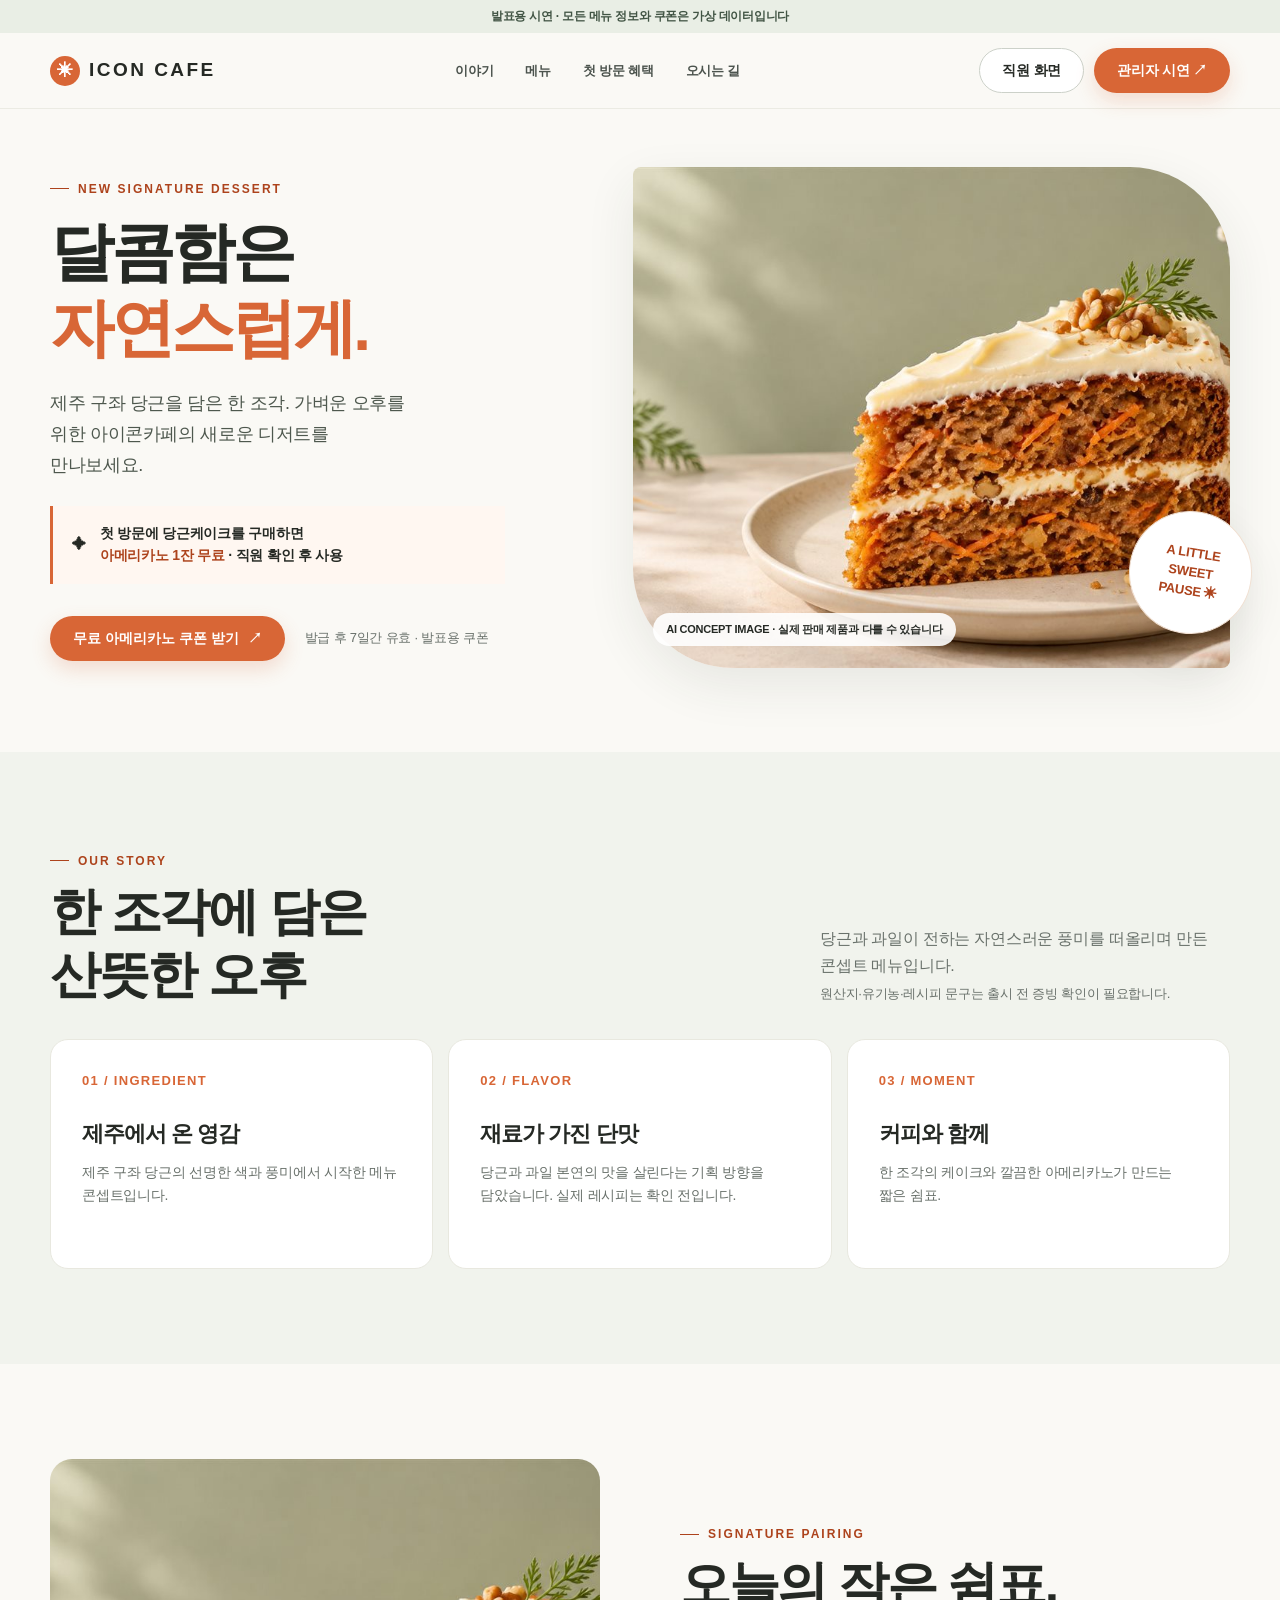
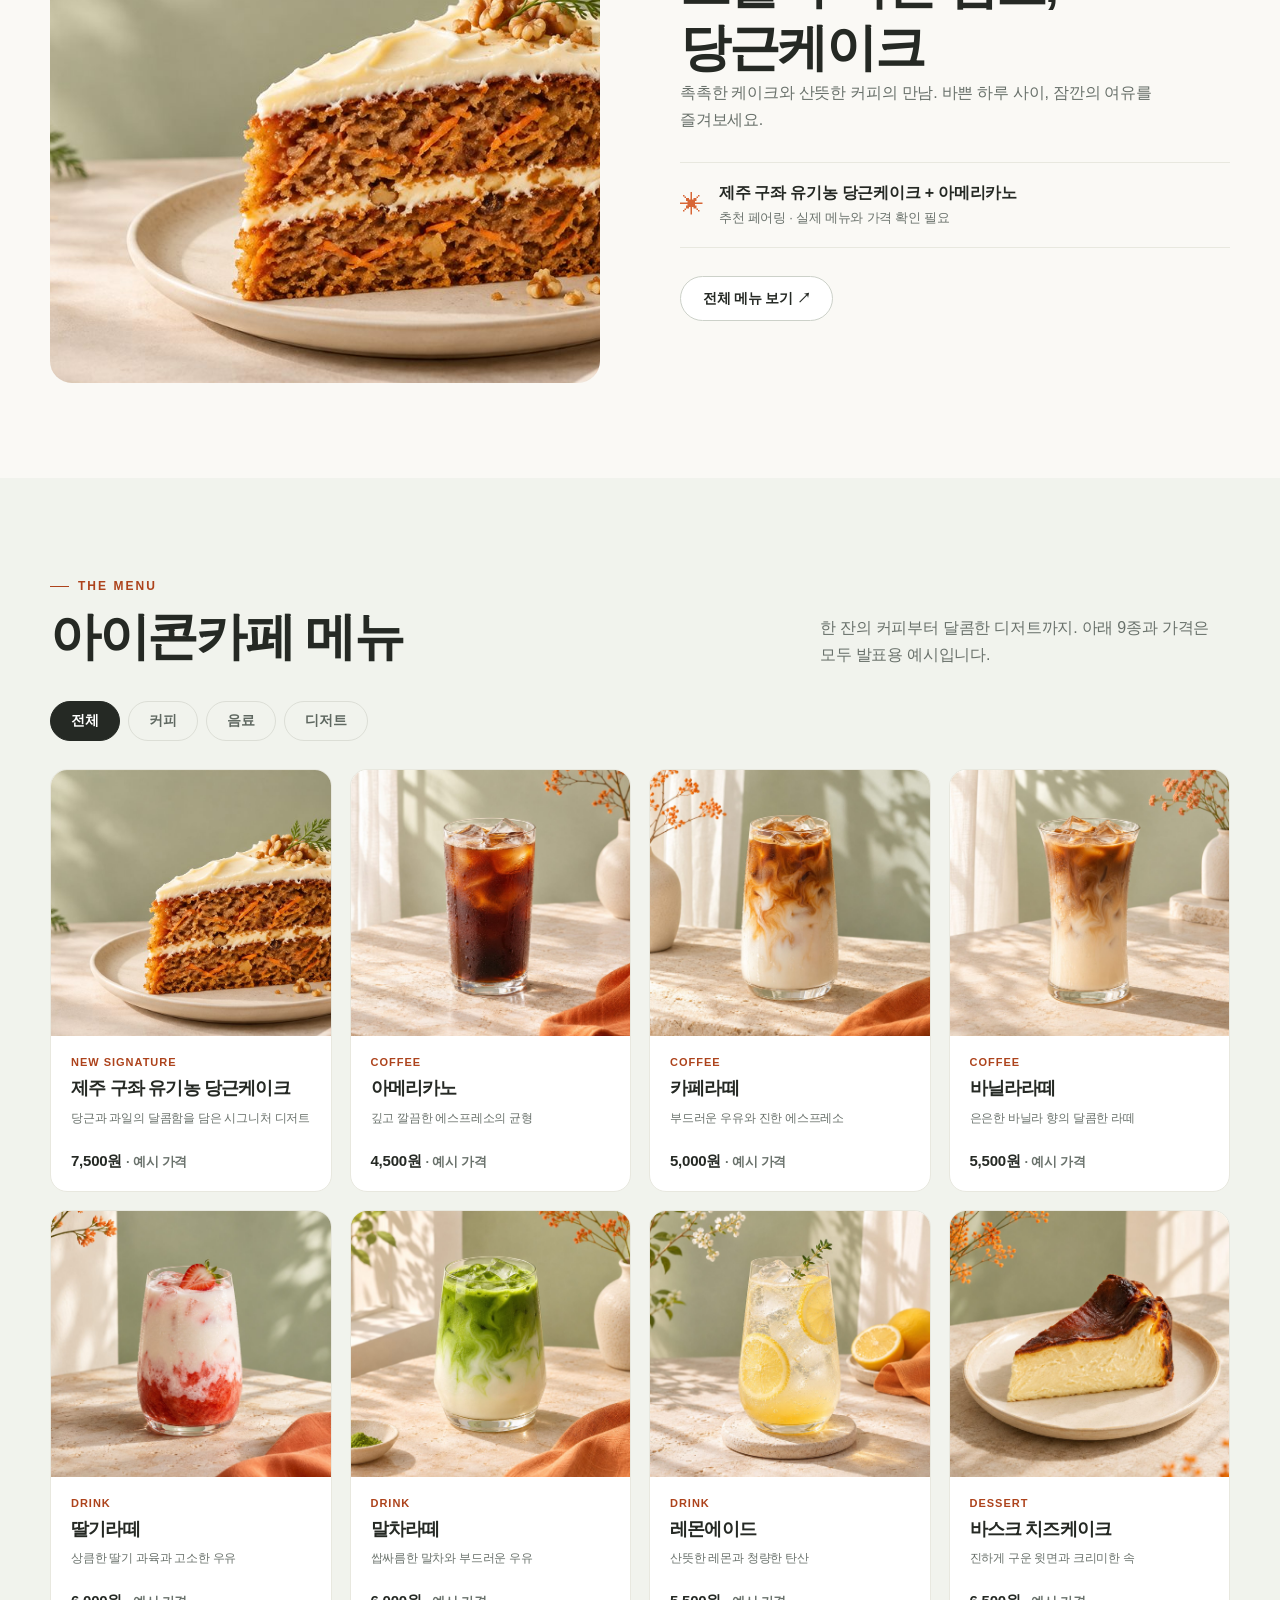
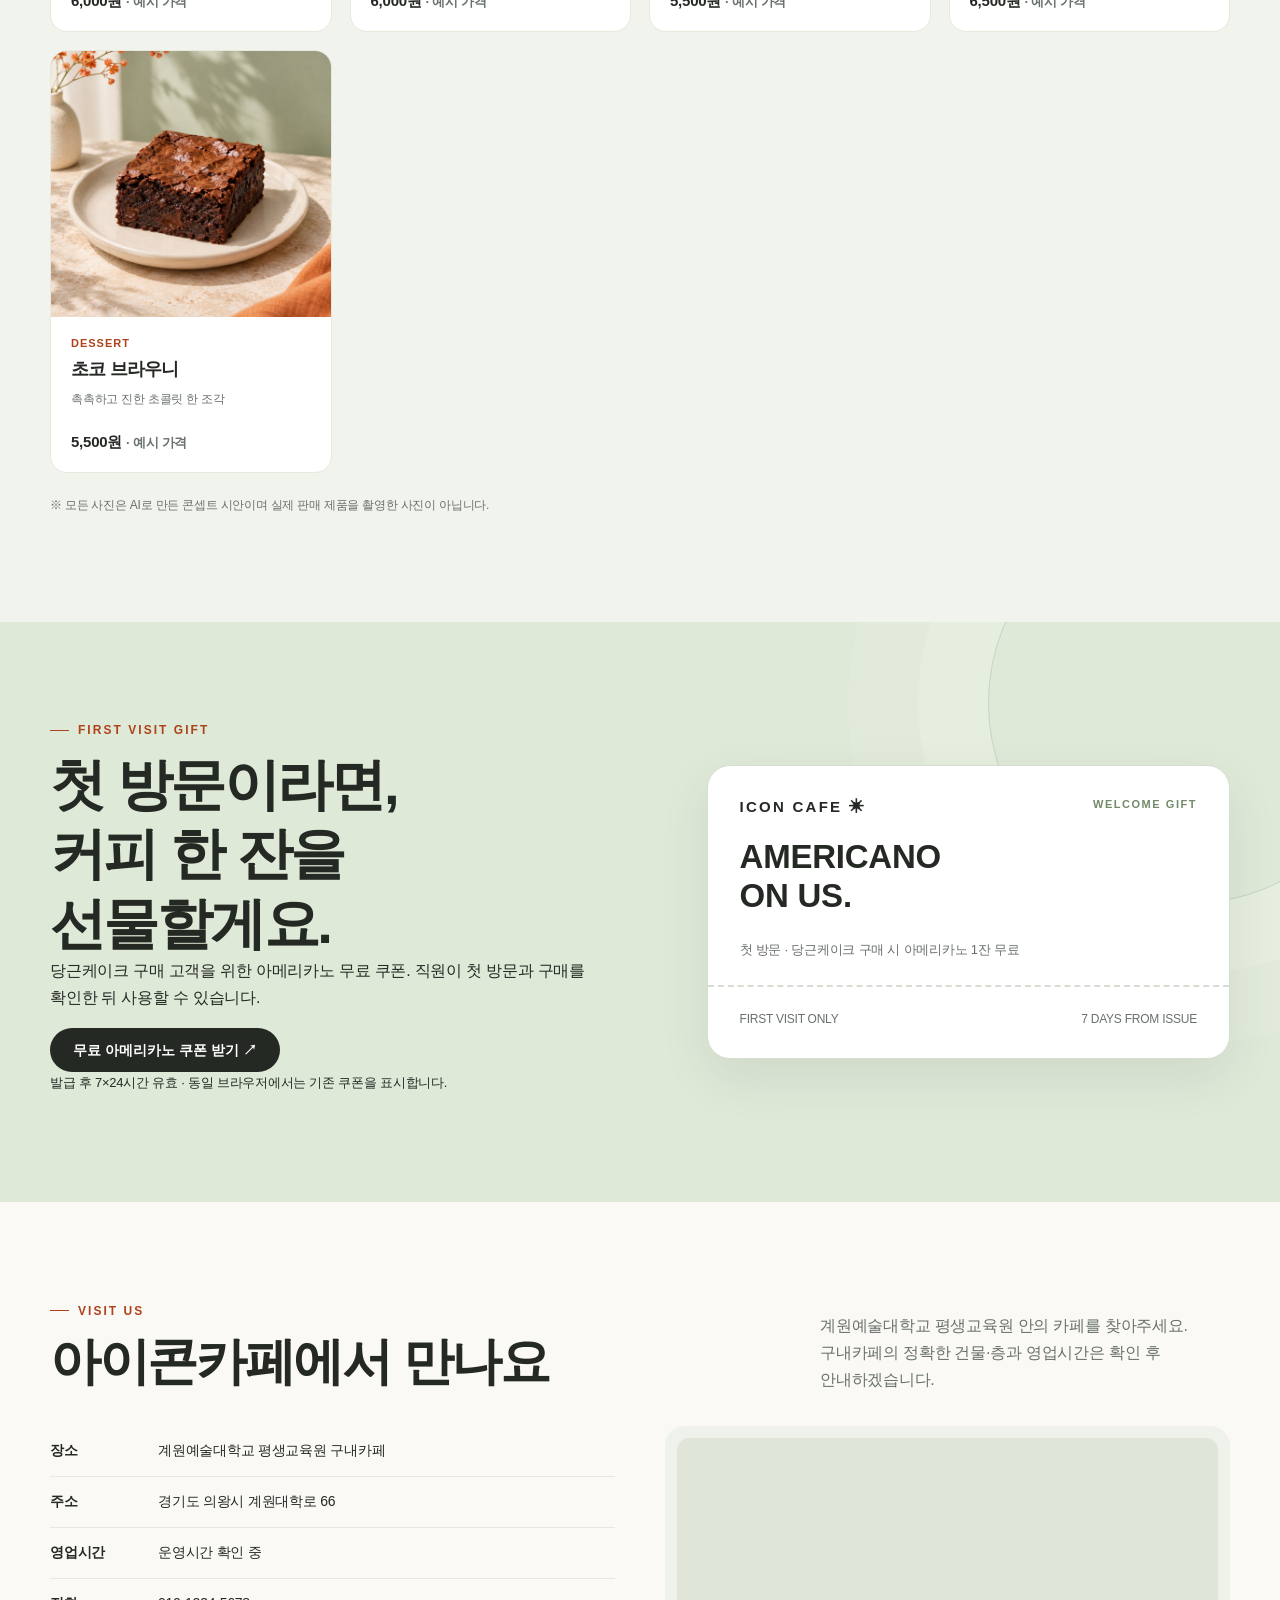
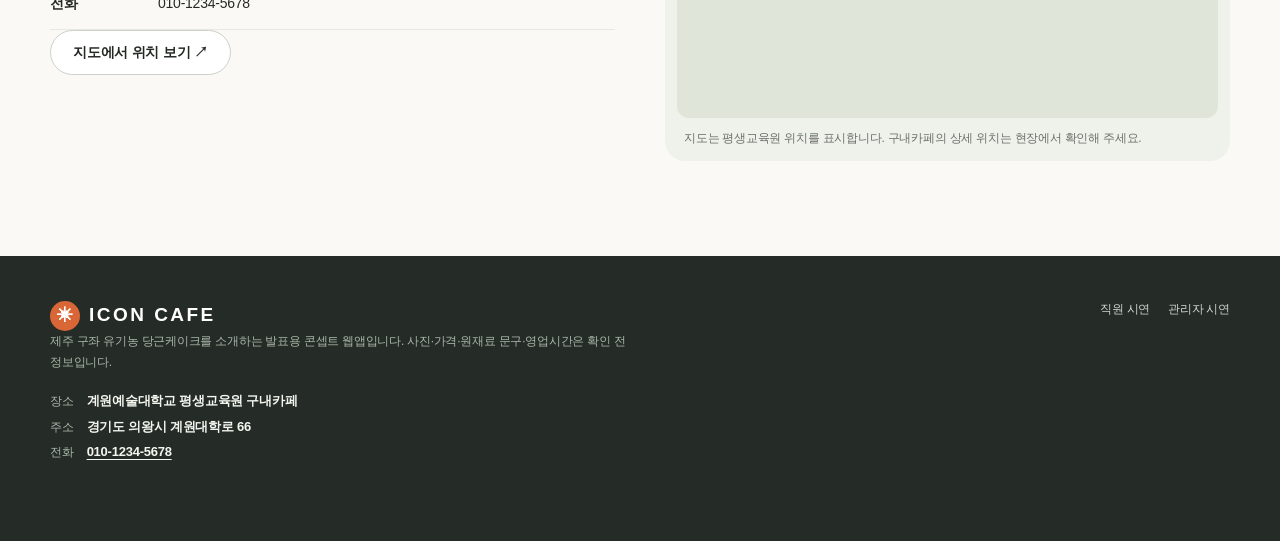
==== index.html @ 99024104 "Add ICON CAFE presentation demo and assets" ====
<!doctype html>
<html lang="ko">
<head>
  <meta charset="utf-8">
  <meta name="viewport" content="width=device-width, initial-scale=1, viewport-fit=cover">
  <meta name="theme-color" content="#faf9f5">
  <meta name="description" content="ICON CAFE 신메뉴와 첫 방문 쿠폰을 소개하는 발표용 시연 웹앱">
  <title>ICON CAFE · 달콤함은 자연스럽게</title>
  <link rel="icon" type="image/svg+xml" href="./assets/favicon.svg">
  <link rel="stylesheet" href="./styles.css">
  <script defer src="./assets/jsbarcode.min.js"></script>
  <script defer src="./app.js"></script>
</head>
<body data-page="home">
  <div id="app"></div>
</body>
</html>
---- styles.css ----
:root{--bg:#faf9f5;--surface:#fff;--ink:#252924;--muted:#69716b;--line:#e8e8df;--orange:#d86636;--orange-dark:#ad431c;--sage:#eaf0e5;--sage-deep:#728a68;--shadow:0 18px 50px rgba(46,53,40,.09);font-family:'Noto Sans KR','Malgun Gothic','Segoe UI',sans-serif;color:var(--ink);background:var(--bg)}
*{box-sizing:border-box}html{scroll-behavior:smooth}body{margin:0;min-width:320px}button,input,select,textarea{font:inherit}button{cursor:pointer}a{color:inherit;text-decoration:none}img{max-width:100%;display:block}button:focus-visible,a:focus-visible,input:focus-visible,textarea:focus-visible,select:focus-visible{outline:3px solid #f2a369;outline-offset:3px}h1,h2,h3,p{margin-top:0}h1,h2,h3{letter-spacing:-.055em}p{line-height:1.75}.container{width:min(1180px,calc(100% - 48px));margin:auto}.eyebrow{display:inline-flex;align-items:center;gap:9px;font-size:12px;letter-spacing:.17em;font-weight:800;color:var(--orange-dark);text-transform:uppercase}.eyebrow:before{content:'';width:19px;height:1px;background:currentColor}.muted{color:var(--muted)}.small{font-size:13px}.demo-strip{padding:8px 20px;background:#e9eee5;text-align:center;font-size:12px;color:#415444;font-weight:700}.site-header{height:76px;background:rgba(250,249,245,.94);border-bottom:1px solid rgba(232,232,223,.8);position:sticky;top:0;z-index:40;backdrop-filter:blur(12px)}.header-inner{height:100%;display:flex;align-items:center;justify-content:space-between;gap:30px}.brand{font-weight:800;letter-spacing:.13em;font-size:19px;white-space:nowrap}.brand-mark{display:inline-flex;align-items:center;justify-content:center;background:var(--orange);color:white;width:30px;height:30px;border-radius:50%;font-size:16px;letter-spacing:0;margin-right:9px}.nav{display:flex;align-items:center;gap:32px;font-size:13px;font-weight:700;color:#4b534d}.nav a:hover{color:var(--orange)}.header-actions{display:flex;align-items:center;gap:10px}.btn{display:inline-flex;align-items:center;justify-content:center;gap:9px;border:1px solid transparent;border-radius:999px;padding:13px 22px;font-weight:800;font-size:14px;line-height:1.2;transition:transform .2s,background .2s,box-shadow .2s;white-space:nowrap}.btn:hover:not(:disabled){transform:translateY(-2px)}.btn:disabled{opacity:.48;cursor:not-allowed}.btn-primary{background:var(--orange);color:#fff;box-shadow:0 8px 20px rgba(216,102,54,.2)}.btn-primary:hover:not(:disabled){background:var(--orange-dark)}.btn-dark{background:var(--ink);color:white}.btn-outline{border-color:#ccd1c9;background:white;color:var(--ink)}.btn-quiet{background:transparent;color:var(--ink);padding-left:7px;padding-right:7px}.btn-danger{background:#a63b2d;color:white}.hero{padding:58px 0 84px;overflow:hidden}.hero-grid{display:grid;grid-template-columns:.82fr 1.18fr;align-items:center;gap:54px}.hero-copy{position:relative;z-index:1}.hero h1{font-size:clamp(44px,5.4vw,76px);line-height:1.13;margin:20px 0 22px;font-weight:800}.hero h1 em{font-style:normal;color:var(--orange)}.hero-lead{font-size:18px;line-height:1.85;max-width:500px;color:#4e584e}.hero-benefit{display:flex;align-items:center;gap:14px;margin:25px 0 32px;padding:17px 19px;border-left:3px solid var(--orange);background:#fff7f1;max-width:455px;font-weight:700;font-size:14px;line-height:1.6}.hero-benefit strong{color:var(--orange-dark)}.hero-cta{display:flex;align-items:center;gap:20px;flex-wrap:wrap}.hero-visual{position:relative;min-width:0}.hero-visual img{width:100%;aspect-ratio:1.19;object-fit:cover;border-radius:8px 100px 8px 100px;box-shadow:var(--shadow)}.hero-badge{position:absolute;right:-22px;bottom:34px;width:123px;height:123px;border-radius:50%;background:#fff;color:var(--orange-dark);display:flex;align-items:center;justify-content:center;text-align:center;transform:rotate(9deg);font-weight:800;font-size:13px;line-height:1.45;box-shadow:var(--shadow);border:1px solid #f1e0d2}.hero-caption{position:absolute;left:20px;bottom:22px;background:rgba(255,255,255,.9);padding:9px 13px;border-radius:99px;font-size:11px;font-weight:700}.section{padding:95px 0}.section-alt{background:#f1f3ed}.section-head{display:flex;justify-content:space-between;align-items:end;gap:24px;margin-bottom:32px}.section h2{font-size:clamp(34px,4vw,54px);line-height:1.2;margin:13px 0 0}.section-head p{max-width:450px;margin:0;color:var(--muted)}.story-grid{display:grid;grid-template-columns:1fr 1fr 1fr;gap:15px}.story-card{background:white;border:1px solid var(--line);padding:31px;min-height:230px;border-radius:18px}.story-number{color:var(--orange);font-weight:800;font-size:13px;letter-spacing:.1em}.story-card h3{font-size:22px;margin:30px 0 12px}.story-card p{font-size:14px;color:var(--muted);margin:0}.signature{display:grid;grid-template-columns:1fr 1fr;gap:80px;align-items:center}.signature img{width:100%;aspect-ratio:1.05;object-fit:cover;border-radius:22px}.signature h2{font-size:clamp(34px,4vw,54px);line-height:1.2}.signature .pairing{display:flex;align-items:center;gap:15px;padding:18px 0;border-top:1px solid var(--line);border-bottom:1px solid var(--line);margin:28px 0}.pairing-dot{font-size:24px;color:var(--orange)}.menu-tabs{display:flex;gap:8px;flex-wrap:wrap;margin-bottom:28px}.tab{border:1px solid #dcded6;background:transparent;border-radius:100px;padding:10px 20px;color:#5f6861;font-size:14px;font-weight:800}.tab.active,.tab:hover{background:var(--ink);border-color:var(--ink);color:white}.menu-grid{display:grid;grid-template-columns:repeat(4,1fr);gap:18px}.menu-card{background:white;border:1px solid var(--line);border-radius:17px;overflow:hidden;transition:transform .2s,box-shadow .2s}.menu-card:hover{transform:translateY(-4px);box-shadow:var(--shadow)}.menu-image{position:relative;overflow:hidden;background:#eee}.menu-image img{width:100%;aspect-ratio:1.05;object-fit:cover}.menu-card-body{padding:20px}.menu-meta{font-size:11px;font-weight:800;color:var(--orange-dark);letter-spacing:.09em;margin-bottom:8px}.menu-card h3{font-size:18px;line-height:1.35;margin:0 0 7px}.menu-card p{font-size:12px;line-height:1.6;color:var(--muted);margin-bottom:16px;min-height:38px}.menu-price{font-size:15px;font-weight:800}.sold-out{position:absolute;top:12px;left:12px;background:#292d28;color:#fff;padding:6px 11px;border-radius:99px;font-size:11px;font-weight:800}.image-note{font-size:12px;color:var(--muted);margin-top:22px}.coupon-section{background:#dfe9d8;position:relative;overflow:hidden}.coupon-section:after{content:'';position:absolute;width:400px;height:400px;border:1px solid rgba(105,129,94,.2);border-radius:50%;right:-110px;top:-120px;box-shadow:0 0 0 70px rgba(255,255,255,.12),0 0 0 140px rgba(255,255,255,.08)}.coupon-grid{display:grid;grid-template-columns:1fr .9fr;gap:75px;align-items:center;position:relative;z-index:1}.coupon-section h2{font-size:clamp(37px,4.4vw,60px);line-height:1.2}.coupon-section p{max-width:540px}.coupon-ticket{background:#fff;border-radius:23px;padding:32px;box-shadow:var(--shadow);border:1px solid #d6dfcf}.ticket-top{display:flex;justify-content:space-between;align-items:start}.ticket-logo{font-size:15px;letter-spacing:.15em;font-weight:800}.ticket-label{font-size:11px;letter-spacing:.14em;font-weight:800;color:var(--sage-deep)}.ticket-title{font-size:33px;line-height:1.3;font-weight:800;margin:23px 0}.ticket-rule{border-top:2px dashed #d8ddd3;margin:25px -32px}.ticket-foot{display:flex;align-items:center;justify-content:space-between;gap:15px;font-size:12px;color:var(--muted)}.visit-grid{display:grid;grid-template-columns:1fr 1fr;gap:50px}.visit-box{background:#eff2eb;border-radius:20px;padding:35px;min-height:300px}.visit-placeholder{height:100%;display:flex;flex-direction:column;align-items:center;justify-content:center;text-align:center;border:1px dashed #bcc8b7;border-radius:12px;color:#758371}.visit-placeholder span{font-size:46px}.info-row{display:grid;grid-template-columns:92px 1fr;gap:16px;padding:16px 0;border-bottom:1px solid var(--line);font-size:14px}.info-row strong{font-weight:800}.example-pill,.status-pill{display:inline-block;border-radius:99px;padding:5px 10px;background:#fff0dc;color:#8b531b;font-size:11px;font-weight:800;vertical-align:middle}.status-pill.used{background:#e6eee2;color:#496344}.status-pill.expired{background:#f1e8e3;color:#895347}.footer{background:#252b26;color:#d0d7ce;padding:45px 0 80px}.footer-grid{display:flex;justify-content:space-between;gap:25px}.footer .brand{color:white}.footer p{font-size:12px;color:#aab7a9;max-width:630px}.footer a{font-size:12px;margin-left:20px}.sticky-cta{display:none}.modal-backdrop{position:fixed;inset:0;background:rgba(21,29,22,.55);z-index:80;display:flex;align-items:center;justify-content:center;padding:20px}.modal{width:min(510px,100%);max-height:calc(100vh - 40px);overflow-y:auto;background:white;border-radius:24px;padding:30px;box-shadow:0 25px 80px rgba(0,0,0,.2)}.modal-header{display:flex;align-items:start;justify-content:space-between;gap:15px}.modal h2{font-size:27px;margin:8px 0 10px}.icon-btn{border:0;background:#eef1ec;width:36px;height:36px;border-radius:50%;font-size:22px;line-height:1}.barcode-wrap{overflow:hidden;text-align:center;background:white;padding:12px 0}.barcode-wrap svg{max-width:100%;height:auto}.coupon-code{letter-spacing:.15em;font-weight:800;font-size:21px;text-align:center;word-break:break-all}.notice{padding:13px 15px;background:#f4f6f1;border-radius:10px;color:#566356;font-size:13px;line-height:1.6}.notice.warning{background:#fff2e8;color:#8b4a2c}.modal-data{display:grid;grid-template-columns:105px 1fr;gap:7px 12px;font-size:13px;margin:22px 0}.modal-data dt{color:var(--muted)}.modal-data dd{margin:0;font-weight:700}.app-shell{min-height:100vh;background:#f6f7f2}.app-top{background:white;border-bottom:1px solid var(--line)}.app-top-inner{display:flex;justify-content:space-between;align-items:center;height:76px}.app-top nav{display:flex;gap:18px;align-items:center;font-size:13px;font-weight:700}.app-main{padding:48px 0 90px}.app-title{display:flex;align-items:end;justify-content:space-between;gap:24px;margin-bottom:30px}.app-title h1{font-size:clamp(34px,4vw,50px);margin:12px 0 0}.app-title p{margin:0;color:var(--muted);font-size:14px}.panel{background:white;border:1px solid var(--line);border-radius:18px;padding:28px;box-shadow:0 4px 20px rgba(40,50,35,.03)}.panel h2{font-size:23px;margin-bottom:10px}.panel h3{font-size:17px;margin-bottom:12px}.panel + .panel{margin-top:18px}.staff-grid{display:grid;grid-template-columns:.9fr 1.1fr;gap:20px}.field{display:flex;flex-direction:column;gap:8px;margin:15px 0;font-size:13px;font-weight:800}.input{width:100%;border:1px solid #d6ddd3;background:#fff;border-radius:10px;padding:12px 13px;min-height:45px;color:var(--ink)}textarea.input{min-height:100px;resize:vertical}.field-hint{font-weight:400;color:var(--muted);font-size:12px}.form-row{display:grid;grid-template-columns:1fr 1fr;gap:13px}.form-actions{display:flex;flex-wrap:wrap;gap:10px;margin-top:18px}.camera-view{width:100%;aspect-ratio:4/3;object-fit:cover;background:#1e2520;border-radius:12px;display:none}.camera-view.active{display:block}.checkbox{display:flex;align-items:start;gap:10px;font-size:14px;margin:15px 0;line-height:1.6}.checkbox input{width:19px;height:19px;accent-color:var(--orange);flex:none;margin-top:2px}.result-box{margin-top:23px;padding:18px;background:#f4f7f2;border-radius:12px}.result-box.error{background:#fff0e8;color:#8c4126}.result-box.success{background:#e9f3e4;color:#3b6639}.result-box h3{margin:0 0 8px}.result-box p{margin:0;font-size:13px}.auth-card{max-width:470px;margin:80px auto;padding:35px;text-align:center}.auth-card h1{font-size:34px}.auth-card p{font-size:14px;color:var(--muted)}.admin-tabs{display:flex;gap:8px;flex-wrap:wrap;margin-bottom:22px}.stats-grid{display:grid;grid-template-columns:repeat(4,1fr);gap:14px;margin-bottom:22px}.stat{background:white;border:1px solid var(--line);border-radius:15px;padding:22px}.stat span{font-size:12px;color:var(--muted);font-weight:700}.stat strong{display:block;font-size:32px;margin-top:8px}.admin-menu-list{display:grid;grid-template-columns:repeat(2,1fr);gap:10px}.admin-menu-item{display:flex;align-items:center;gap:15px;border:1px solid var(--line);border-radius:12px;padding:10px;background:white;text-align:left}.admin-menu-item:hover,.admin-menu-item.active{border-color:var(--orange)}.admin-menu-item img{width:55px;height:55px;object-fit:cover;border-radius:8px}.admin-menu-item span{font-size:13px;font-weight:800}.admin-menu-item small{display:block;color:var(--muted);font-size:11px;font-weight:500;margin-top:4px}.admin-editor{display:grid;grid-template-columns:.9fr 1.1fr;gap:20px}.table-wrap{overflow:auto}.table{border-collapse:collapse;width:100%;min-width:600px;font-size:13px}.table th,.table td{text-align:left;padding:13px 12px;border-bottom:1px solid var(--line)}.table th{color:var(--muted);font-size:11px}.toast{position:fixed;bottom:26px;left:50%;transform:translateX(-50%);background:#273126;color:white;padding:12px 18px;border-radius:12px;z-index:100;box-shadow:var(--shadow);font-size:13px;max-width:calc(100% - 30px);text-align:center}.hidden{display:none!important}.fade-in{animation:fade .5s both}@keyframes fade{from{opacity:0;transform:translateY(12px)}to{opacity:1;transform:translateY(0)}}
@media(max-width:900px){.nav{display:none}.hero-grid{grid-template-columns:1fr 1fr;gap:22px}.hero h1{font-size:48px}.hero-badge{right:-8px}.menu-grid{grid-template-columns:repeat(3,1fr)}.coupon-grid{gap:30px}.staff-grid,.admin-editor{grid-template-columns:1fr}}
@media(max-width:680px){.container{width:min(100% - 36px,1180px)}.site-header,.app-top-inner{height:62px}.header-actions .btn{display:none}.brand{font-size:16px}.brand-mark{width:27px;height:27px;font-size:14px}.hero{padding:27px 0 55px}.hero-grid{grid-template-columns:1fr;gap:28px}.hero-copy{order:2}.hero-visual{order:1}.hero-visual img{aspect-ratio:1.42;border-radius:8px 65px 8px 65px}.hero-badge{width:84px;height:84px;font-size:10px;right:-5px;bottom:14px}.hero-caption{bottom:12px;left:10px;font-size:10px}.hero h1{font-size:43px;margin:12px 0 12px}.hero-lead{font-size:15px}.hero-benefit{margin:19px 0 22px;font-size:13px;padding:13px}.hero-cta .btn{width:100%}.hero-cta .small{display:none}.section{padding:65px 0}.section-head{display:block;margin-bottom:24px}.section-head p{margin-top:13px}.section h2,.signature h2{font-size:35px}.story-grid,.signature,.coupon-grid,.visit-grid{grid-template-columns:1fr}.story-grid{gap:10px}.story-card{min-height:auto;padding:23px}.story-card h3{margin:15px 0 7px;font-size:19px}.signature{gap:25px}.menu-grid{grid-template-columns:repeat(2,1fr);gap:10px}.menu-card-body{padding:13px}.menu-card h3{font-size:15px}.menu-card p{font-size:11px;min-height:49px}.menu-price{font-size:13px}.coupon-ticket{padding:25px}.ticket-rule{margin-left:-25px;margin-right:-25px}.visit-grid{gap:20px}.visit-box{min-height:220px}.footer-grid{display:block}.footer a{margin:0 16px 0 0}.footer{padding-bottom:110px}.sticky-cta{position:fixed;display:block;z-index:45;bottom:0;left:0;right:0;padding:10px 18px calc(10px + env(safe-area-inset-bottom));background:rgba(250,249,245,.95);border-top:1px solid var(--line);backdrop-filter:blur(14px)}.sticky-cta .btn{width:100%}.modal{padding:22px;border-radius:18px}.app-main{padding-top:28px}.app-title{display:block}.app-title p{margin-top:12px}.app-top nav{gap:9px;font-size:11px}.panel{padding:20px}.form-row,.admin-menu-list{grid-template-columns:1fr}.stats-grid{grid-template-columns:repeat(2,1fr)}.stat{padding:15px}.stat strong{font-size:25px}}
@media(prefers-reduced-motion:reduce){html{scroll-behavior:auto}*,*:before,*:after{animation-duration:.01ms!important;transition-duration:.01ms!important}}

/* Korean typography and text alignment */
body {
  letter-spacing: -.015em;
  word-break: keep-all;
}
h1, h2, h3 {
  letter-spacing: -.045em;
  word-break: keep-all;
  overflow-wrap: break-word;
}
p { line-height: 1.68; }
.hero-grid { grid-template-columns: minmax(0, .94fr) minmax(0, 1.06fr); }
.hero h1 {
  max-width: 10.5ch;
  font-size: clamp(42px, 5vw, 68px);
  line-height: 1.18;
  letter-spacing: -.052em;
}
.hero-lead {
  max-width: 36ch;
  line-height: 1.72;
  letter-spacing: -.02em;
}
.hero-benefit { line-height: 1.55; }
.hero-visual img,
.signature img,
.menu-image img { height: auto; }
.section-head p { max-width: 410px; line-height: 1.68; }
.section h2, .signature h2, .coupon-section h2 { line-height: 1.23; }
.story-card h3 { line-height: 1.35; }
.story-card p { line-height: 1.65; }
.signature > div { min-width: 0; }
.pairing > div { min-width: 0; line-height: 1.5; }
.menu-card { display: flex; flex-direction: column; }
.menu-card-body { display: flex; flex: 1; flex-direction: column; }
.menu-card h3 { line-height: 1.42; }
.menu-card p { min-height: 0; line-height: 1.56; }
.menu-price { margin-top: auto; padding-top: 8px; }
.ticket-title { line-height: 1.18; }
.info-row span { overflow-wrap: anywhere; }
.visit-box { padding: 12px; }
.visit-map {
  display: block;
  width: 100%;
  min-height: 280px;
  border: 0;
  border-radius: 12px;
  background: #dfe6d9;
}
.map-caption { margin: 11px 7px 2px; color: var(--muted); font-size: 12px; line-height: 1.55; }
.footer-contact { display: grid; gap: 8px; margin-top: 20px; font-size: 12px; color: #aab7a9; }
.footer-contact strong, .footer-contact a { margin: 0 0 0 10px; color: #f3f6ef; font-size: 13px; font-weight: 600; }
.footer-contact a { text-decoration: underline; text-underline-offset: 3px; }
.footer-links { display: flex; align-items: start; gap: 18px; }
.footer-links a { margin: 0; white-space: nowrap; }

@media(max-width:900px) {
  .hero h1 { font-size: clamp(42px, 5.5vw, 52px); }
  .signature { gap: 42px; }
}
@media(max-width:680px) {
  .hero-grid { grid-template-columns: 1fr; }
  .hero h1 { max-width: 12ch; font-size: clamp(39px, 10vw, 46px); }
  .hero-lead { max-width: 38ch; }
  .section-head p { max-width: 38ch; }
  .signature { gap: 25px; }
  .menu-card-body { min-height: 184px; }
  .menu-tabs { gap: 6px; }
  .menu-tabs .tab { padding: 9px 14px; font-size: 13px; }
  .menu-card h3 { font-size: 16px; }
  .menu-card p { font-size: 12px; }
  .menu-price { font-size: 14px; }
  .visit-map { min-height: 230px; }
  .footer-links { margin-top: 25px; }
}
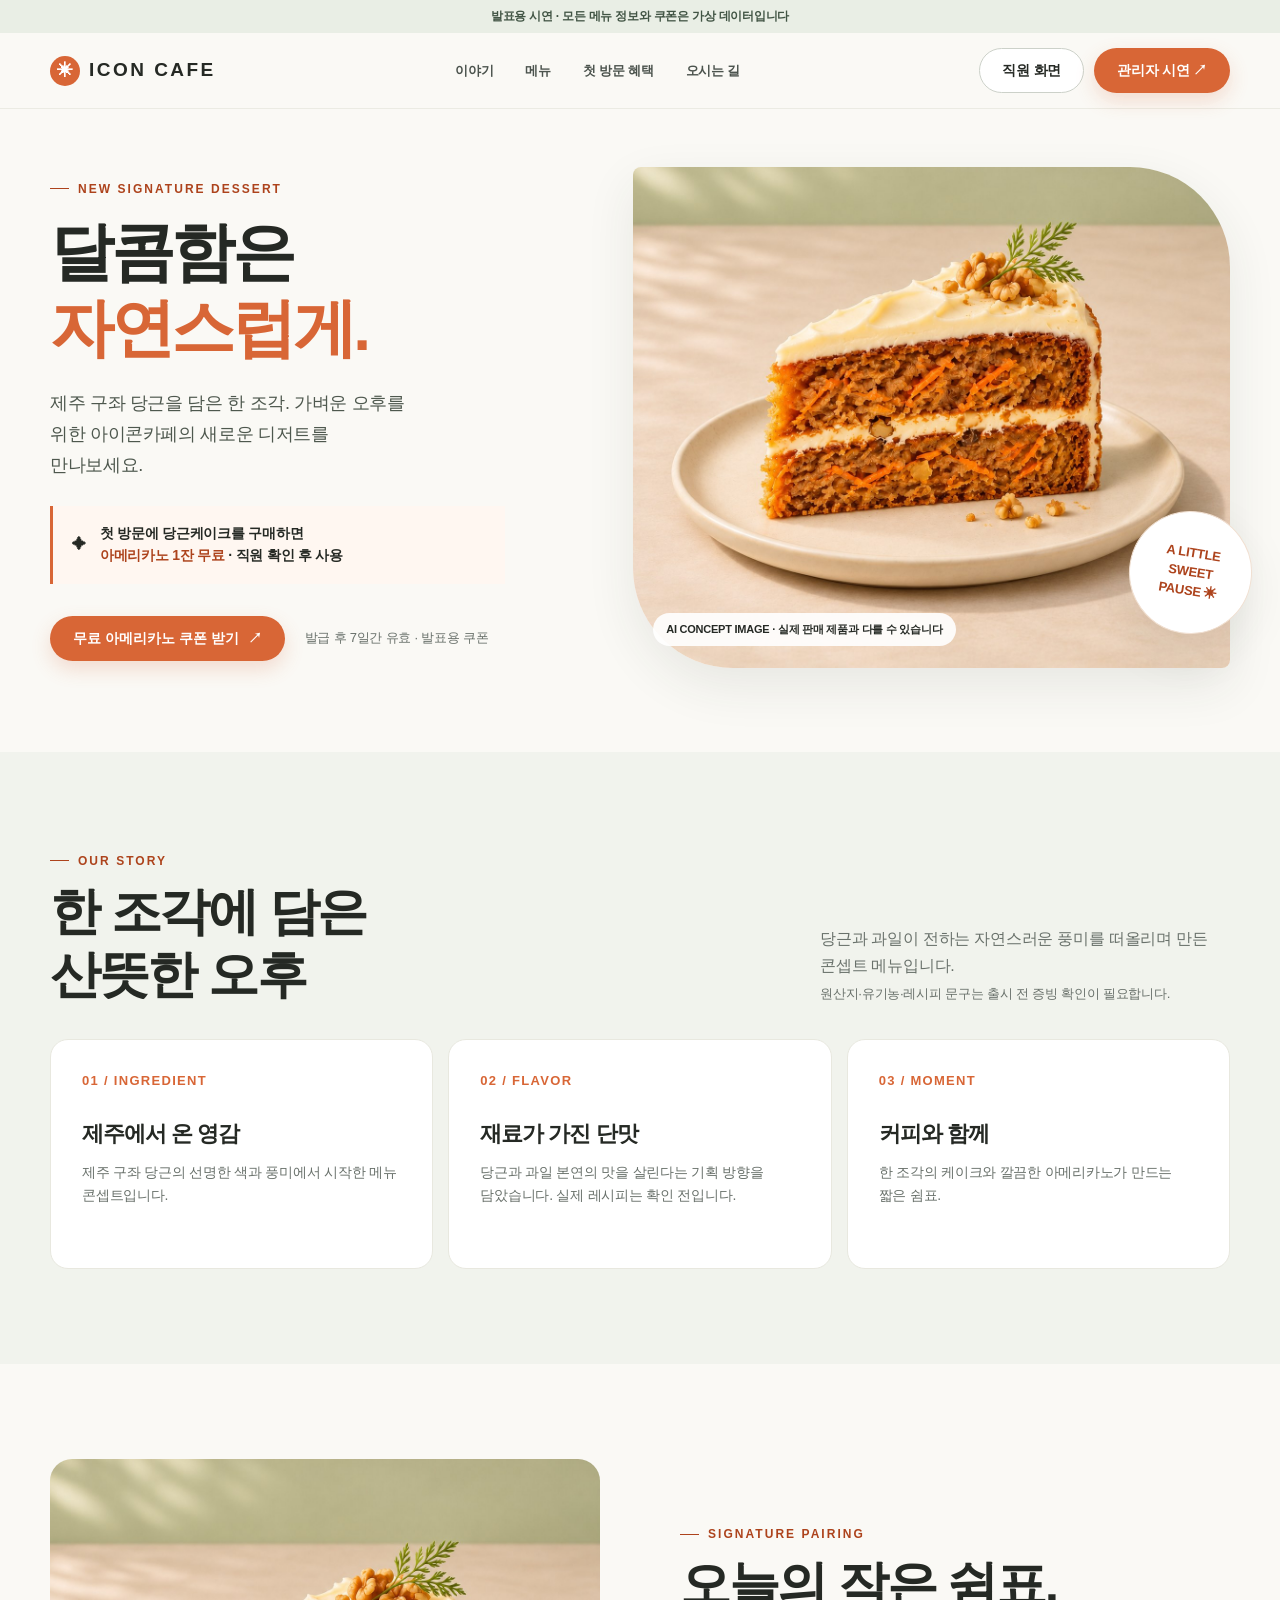
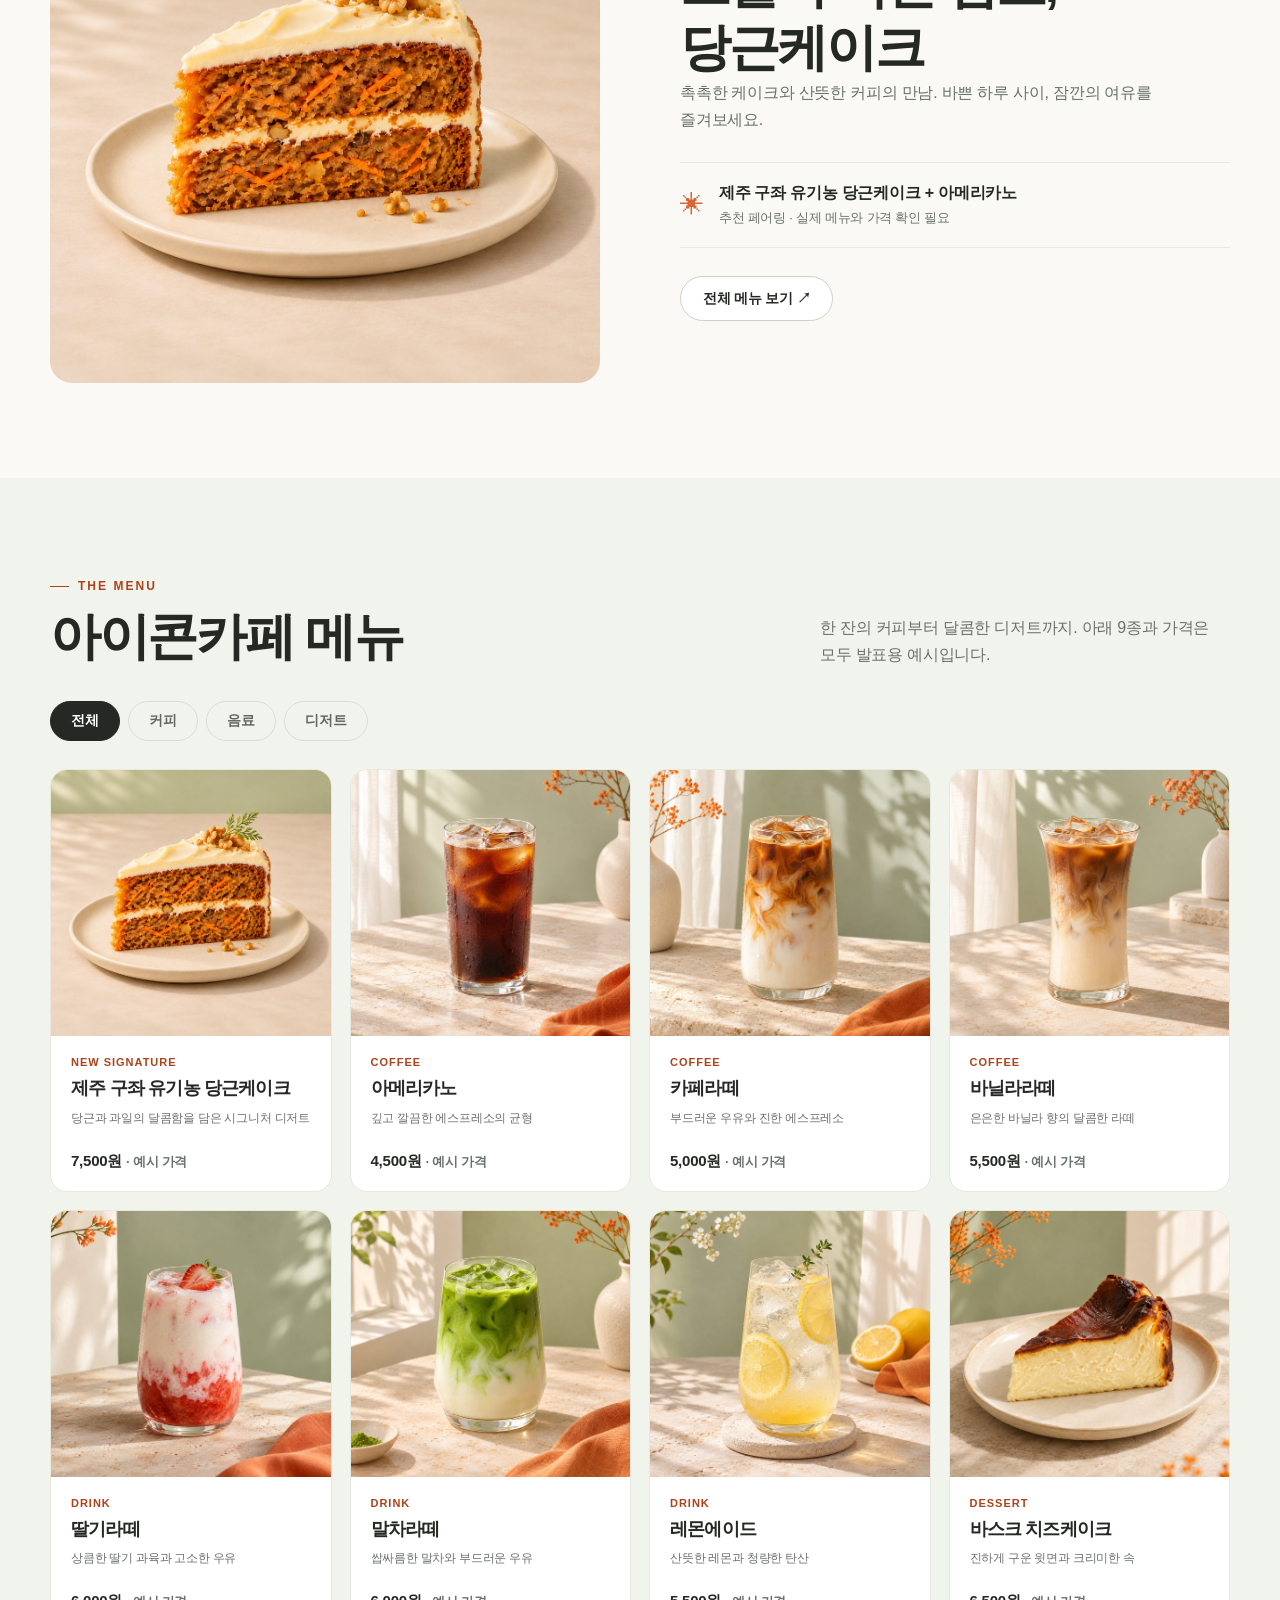
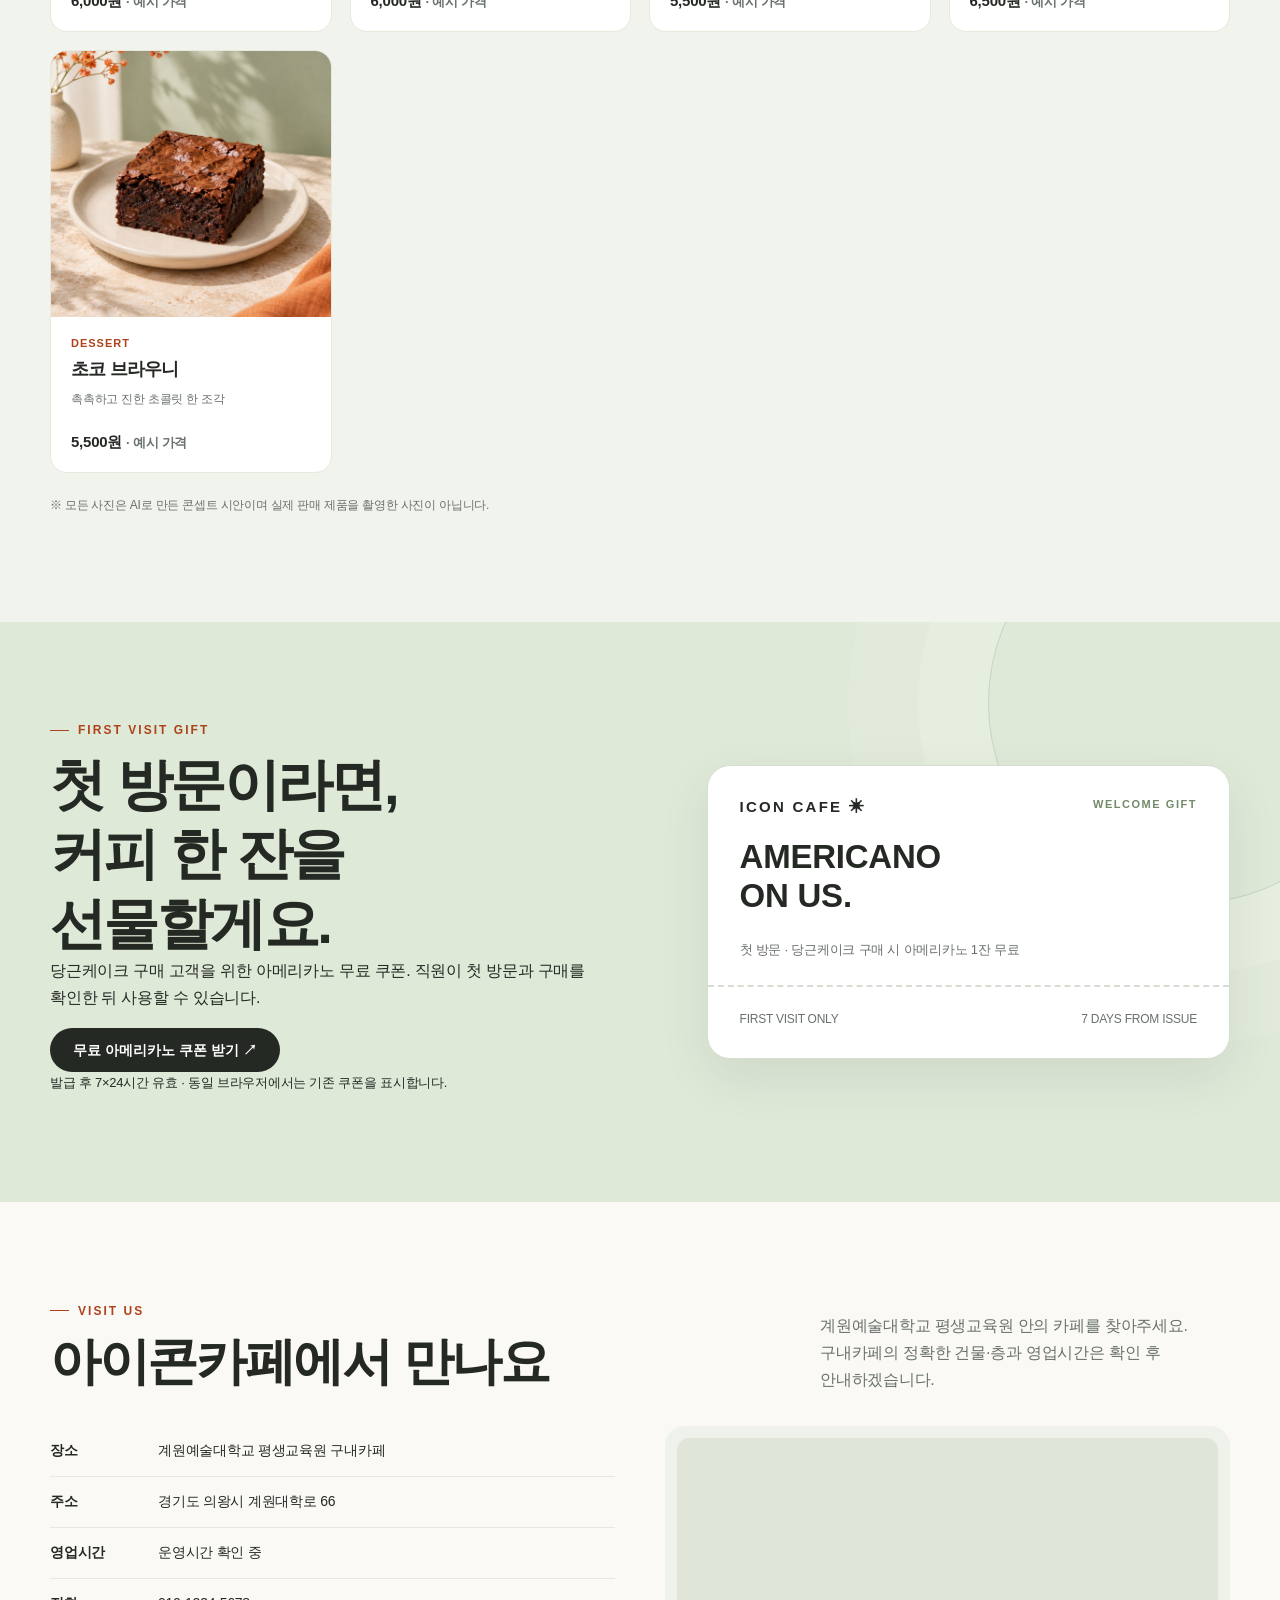
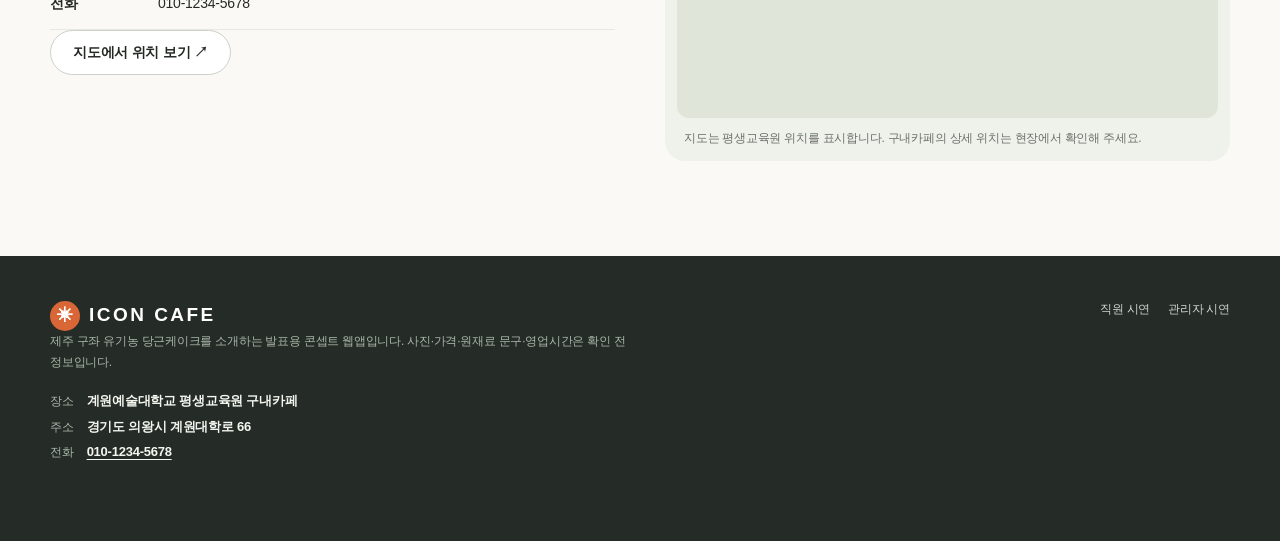
==== commit 879bb1e6: "Refresh social image URL after photo update" ====
--- a/index.html
+++ b/index.html
@@ -5,6 +5,21 @@
   <meta name="viewport" content="width=device-width, initial-scale=1, viewport-fit=cover">
   <meta name="theme-color" content="#faf9f5">
   <meta name="description" content="ICON CAFE 신메뉴와 첫 방문 쿠폰을 소개하는 발표용 시연 웹앱">
+  <meta property="og:type" content="website">
+  <meta property="og:locale" content="ko_KR">
+  <meta property="og:site_name" content="ICON CAFE">
+  <meta property="og:title" content="ICON CAFE · 달콤함은 자연스럽게">
+  <meta property="og:description" content="제주 구좌 당근케이크와 첫 방문 혜택을 소개하는 아이콘카페 발표용 시연 웹앱">
+  <meta property="og:image" content="https://raw.githubusercontent.com/zinogromit/8-project/main/assets/og-card.png?v=2">
+  <meta property="og:image:secure_url" content="https://raw.githubusercontent.com/zinogromit/8-project/main/assets/og-card.png?v=2">
+  <meta property="og:image:type" content="image/png">
+  <meta property="og:image:width" content="1200">
+  <meta property="og:image:height" content="630">
+  <meta property="og:image:alt" content="ICON CAFE 당근케이크와 달콤함은 자연스럽게 문구">
+  <meta name="twitter:card" content="summary_large_image">
+  <meta name="twitter:title" content="ICON CAFE · 달콤함은 자연스럽게">
+  <meta name="twitter:description" content="당근케이크 신메뉴와 첫 방문 혜택 · 발표용 시연">
+  <meta name="twitter:image" content="https://raw.githubusercontent.com/zinogromit/8-project/main/assets/og-card.png?v=2">
   <title>ICON CAFE · 달콤함은 자연스럽게</title>
   <link rel="icon" type="image/svg+xml" href="./assets/favicon.svg">
   <link rel="stylesheet" href="./styles.css">
@@ -15,3 +30,4 @@
   <div id="app"></div>
 </body>
 </html>
+
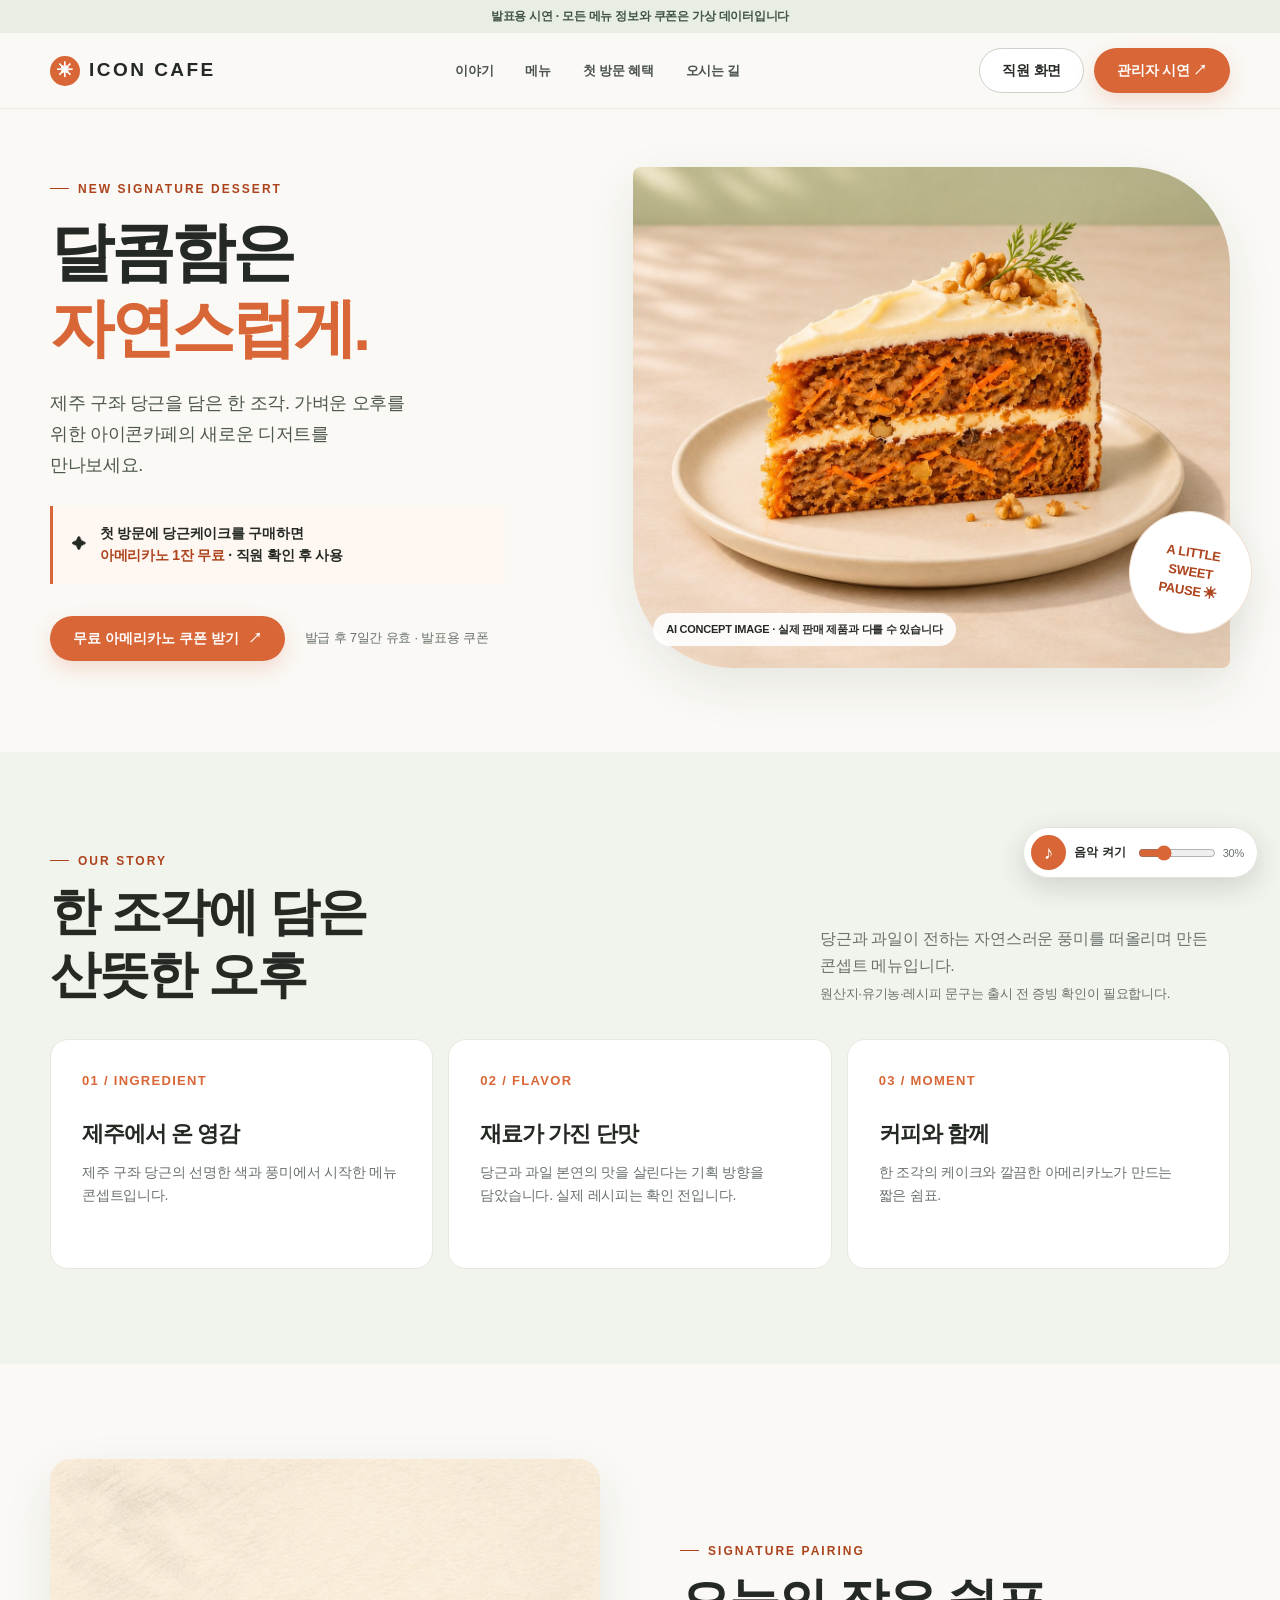
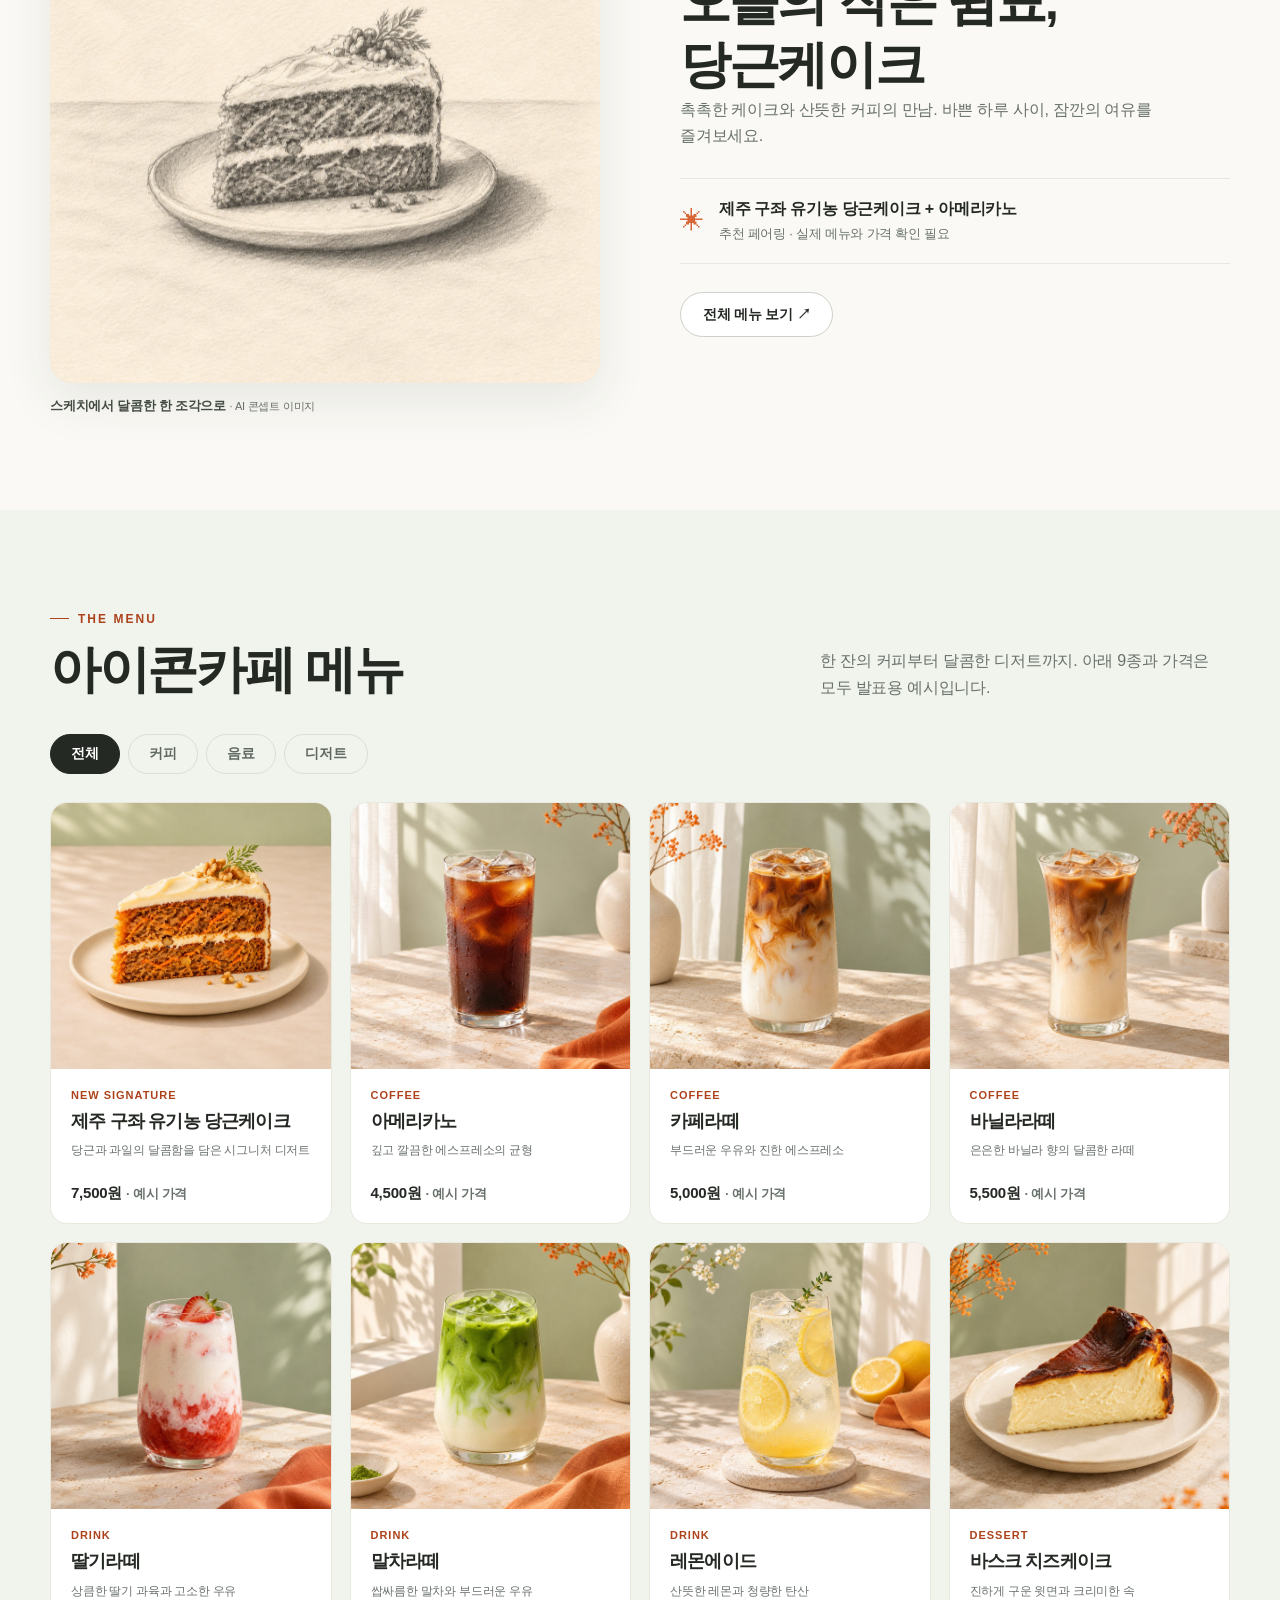
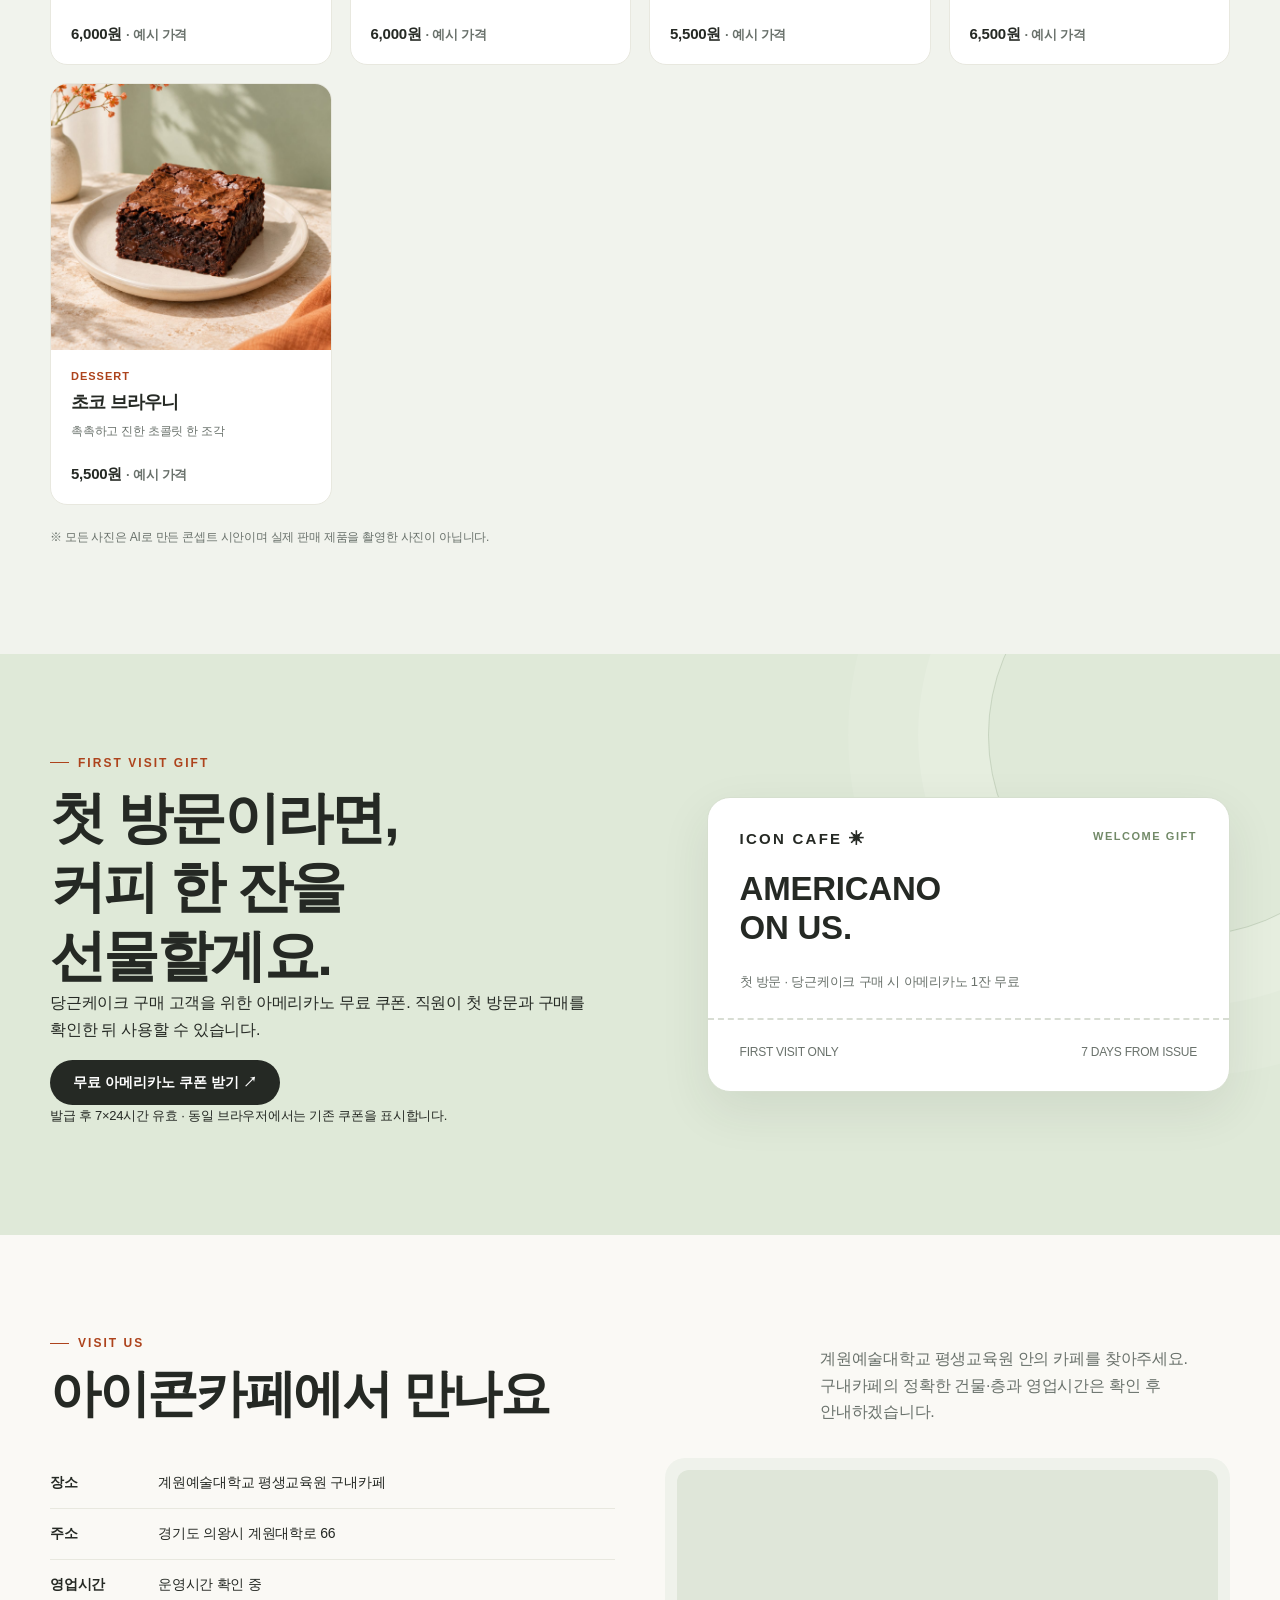
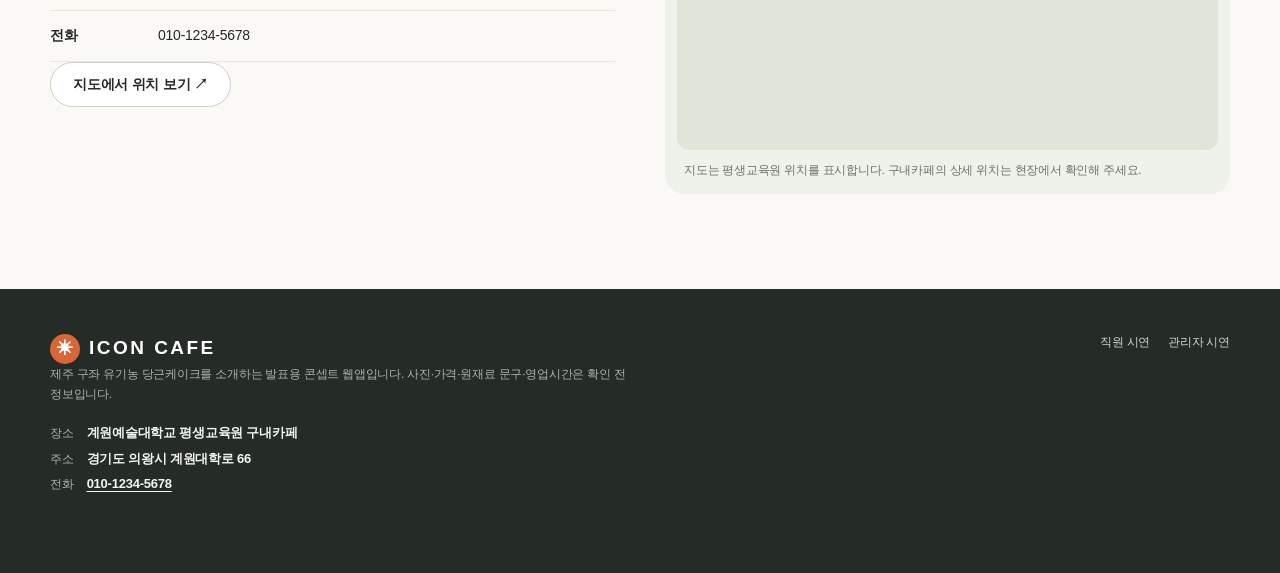
==== commit 5fcc5897: "Add homepage background music and volume controls" ====
--- a/index.html
+++ b/index.html
@@ -25,9 +25,15 @@
   <link rel="stylesheet" href="./styles.css">
   <script defer src="./assets/jsbarcode.min.js"></script>
   <script defer src="./app.js"></script>
+  <script defer src="./bgm.js"></script>
 </head>
 <body data-page="home">
   <div id="app"></div>
+  <audio id="site-bgm" src="./assets/bakery_cafe_bgm.mp3" preload="auto" loop></audio>
+  <div class="bgm-player" aria-label="배경음악 조절">
+    <button id="bgm-toggle" class="bgm-toggle" type="button" aria-label="배경음악 재생" aria-pressed="false"><span class="bgm-icon" aria-hidden="true">♪</span><span id="bgm-toggle-text">음악 켜기</span></button>
+    <label class="bgm-volume" for="bgm-volume"><span class="sr-only">배경음악 볼륨</span><input id="bgm-volume" type="range" min="0" max="100" value="30" aria-label="배경음악 볼륨"><output id="bgm-volume-value" for="bgm-volume">30%</output></label>
+  </div>
 </body>
 </html>
 
--- a/styles.css
+++ b/styles.css
@@ -79,3 +79,91 @@
   .visit-map { min-height: 230px; }
   .footer-links { margin-top: 25px; }
 }
+
+/* A quiet sketch-to-cake motion graphic in the signature section. */
+.cake-motion { min-width: 0; margin: 0; }
+.cake-motion-stage {
+  position: relative;
+  isolation: isolate;
+  width: 100%;
+  aspect-ratio: 1.05;
+  overflow: hidden;
+  border-radius: 22px;
+  background: #ede5d8;
+  box-shadow: var(--shadow);
+}
+.cake-motion-stage img {
+  position: absolute;
+  inset: 0;
+  width: 100%;
+  height: 100%;
+  aspect-ratio: auto;
+  object-fit: cover;
+  object-position: center;
+  border-radius: 0;
+  pointer-events: none;
+  will-change: opacity, transform;
+}
+.cake-motion-sketch { opacity: 1; transform: scale(1); }
+.cake-motion-finished { opacity: 0; transform: scale(1.045); }
+.cake-motion-glow {
+  position: absolute;
+  inset: -20%;
+  z-index: 1;
+  opacity: 0;
+  background: radial-gradient(circle at 48% 48%, rgba(255, 244, 213, .16), transparent 56%);
+  pointer-events: none;
+}
+.cake-motion figcaption { margin-top: 13px; color: #454d44; font-size: 13px; font-weight: 700; line-height: 1.5; }
+.cake-motion figcaption span { color: var(--muted); font-size: 11px; font-weight: 400; white-space: nowrap; }
+.cake-motion-stage.is-playing .cake-motion-sketch { animation: cake-sketch 9s ease-in-out infinite; }
+.cake-motion-stage.is-playing .cake-motion-finished { animation: cake-finished 9s ease-in-out infinite; }
+.cake-motion-stage.is-playing .cake-motion-glow { animation: cake-glow 9s ease-in-out infinite; }
+@keyframes cake-sketch {
+  0%, 20% { opacity: 1; transform: scale(1); }
+  42%, 78% { opacity: 0; transform: scale(1.04); }
+  100% { opacity: 1; transform: scale(1); }
+}
+@keyframes cake-finished {
+  0%, 20% { opacity: 0; transform: scale(1.045); }
+  42%, 78% { opacity: 1; transform: scale(1); }
+  100% { opacity: 0; transform: scale(1.045); }
+}
+@keyframes cake-glow { 0%, 23%, 55%, 78%, 100% { opacity: 0; } 34%, 89% { opacity: 1; } }
+@media(max-width:680px) {
+  .cake-motion-stage { aspect-ratio: 1.08; border-radius: 18px; }
+}
+@media(prefers-reduced-motion:reduce) {
+  .cake-motion-stage .cake-motion-sketch,
+  .cake-motion-stage .cake-motion-glow { display: none; }
+  .cake-motion-stage .cake-motion-finished { opacity: 1; transform: none; animation: none; }
+}
+
+/* Persistent homepage music controls. */
+.sr-only { position: absolute; width: 1px; height: 1px; padding: 0; margin: -1px; overflow: hidden; clip: rect(0, 0, 0, 0); white-space: nowrap; border: 0; }
+.bgm-player {
+  position: fixed;
+  z-index: 60;
+  right: 22px;
+  bottom: 22px;
+  display: flex;
+  align-items: center;
+  gap: 12px;
+  padding: 7px 13px 7px 7px;
+  border: 1px solid #e0e3db;
+  border-radius: 999px;
+  background: rgba(255, 255, 255, .96);
+  box-shadow: 0 9px 28px rgba(37, 43, 38, .16);
+  backdrop-filter: blur(12px);
+}
+.bgm-toggle { display: flex; align-items: center; gap: 8px; padding: 0; border: 0; background: none; color: var(--ink); font-size: 12px; font-weight: 800; white-space: nowrap; }
+.bgm-icon { display: grid; place-items: center; width: 35px; height: 35px; border-radius: 50%; background: var(--orange); color: #fff; font-size: 19px; line-height: 1; }
+.bgm-toggle[aria-pressed="true"] .bgm-icon { box-shadow: 0 0 0 4px #fce9dc; }
+.bgm-volume { display: flex; align-items: center; gap: 7px; }
+.bgm-volume input { width: 78px; margin: 0; accent-color: var(--orange); cursor: pointer; }
+.bgm-volume output { min-width: 3ch; color: var(--muted); font-size: 11px; font-variant-numeric: tabular-nums; text-align: right; }
+@media(max-width:680px) {
+  .bgm-player { right: 14px; bottom: calc(78px + env(safe-area-inset-bottom)); gap: 9px; padding-right: 10px; }
+  .bgm-volume input { width: 66px; }
+}
+
